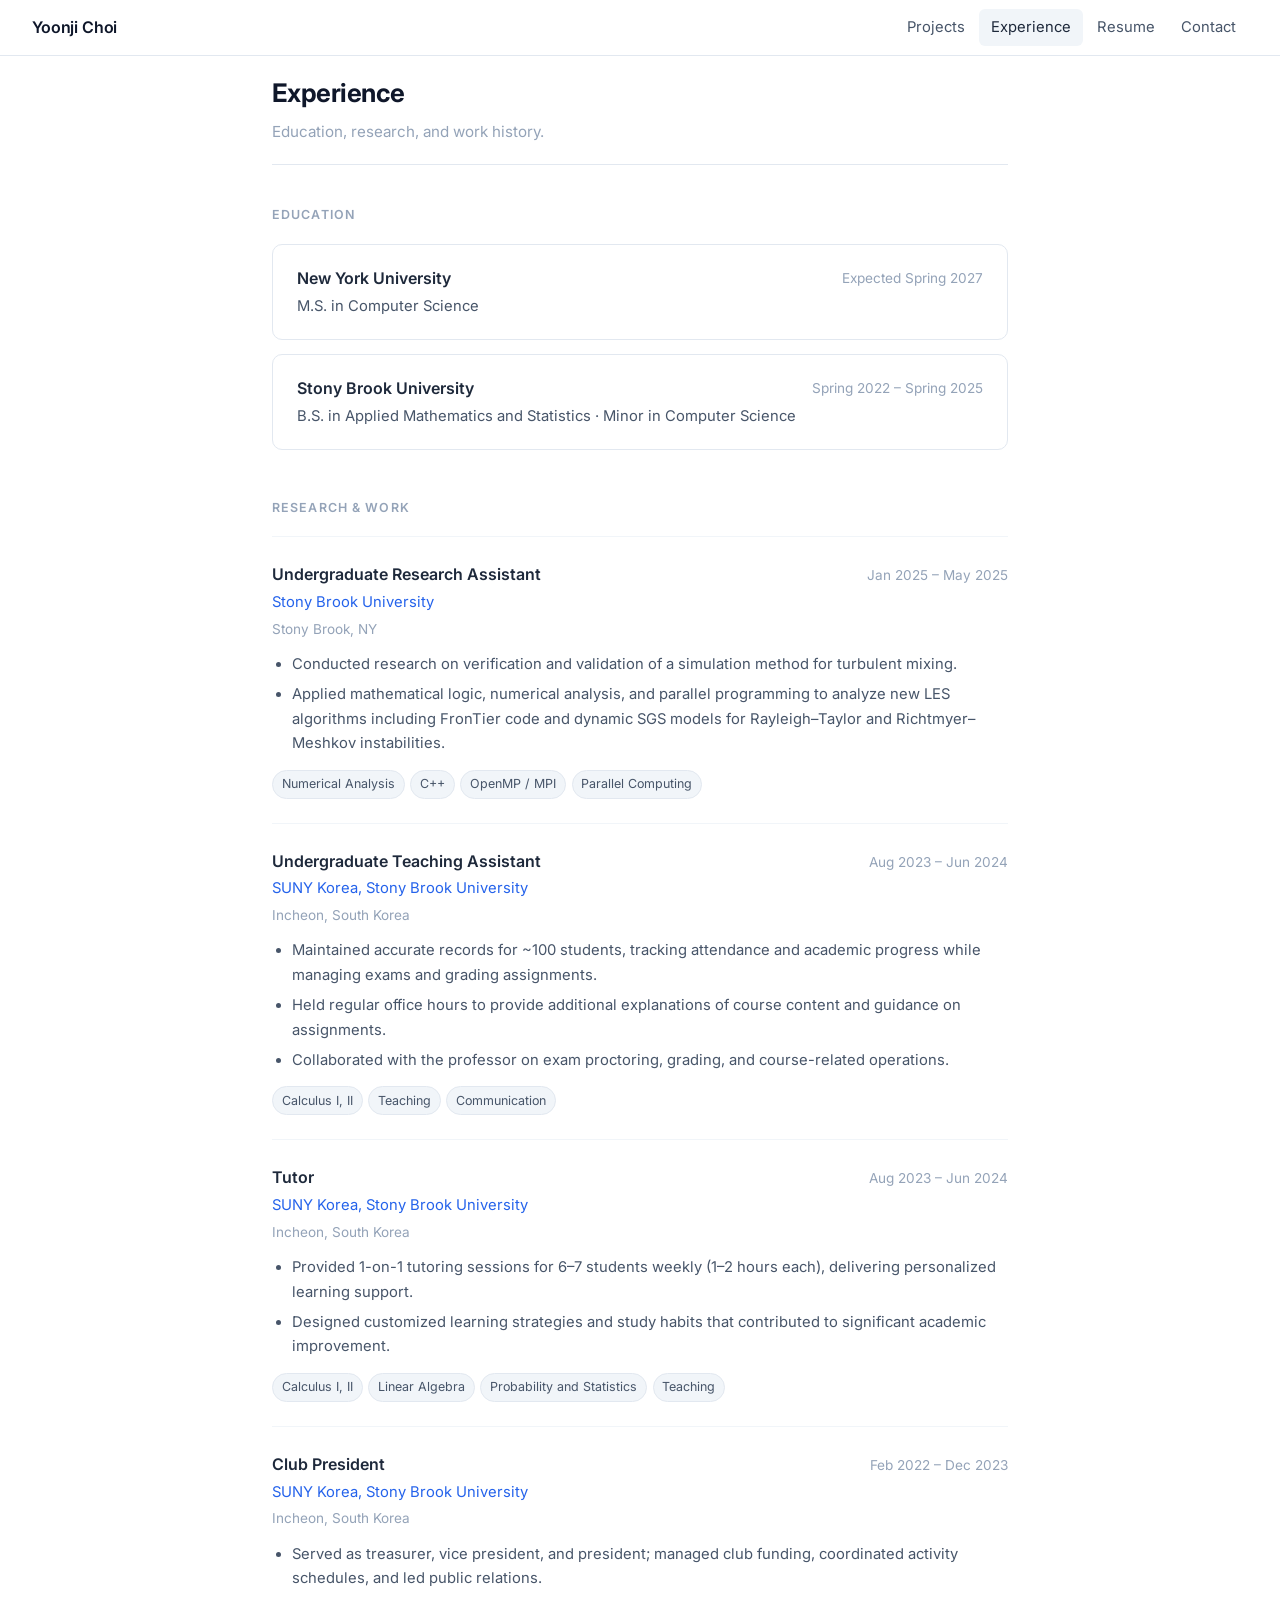
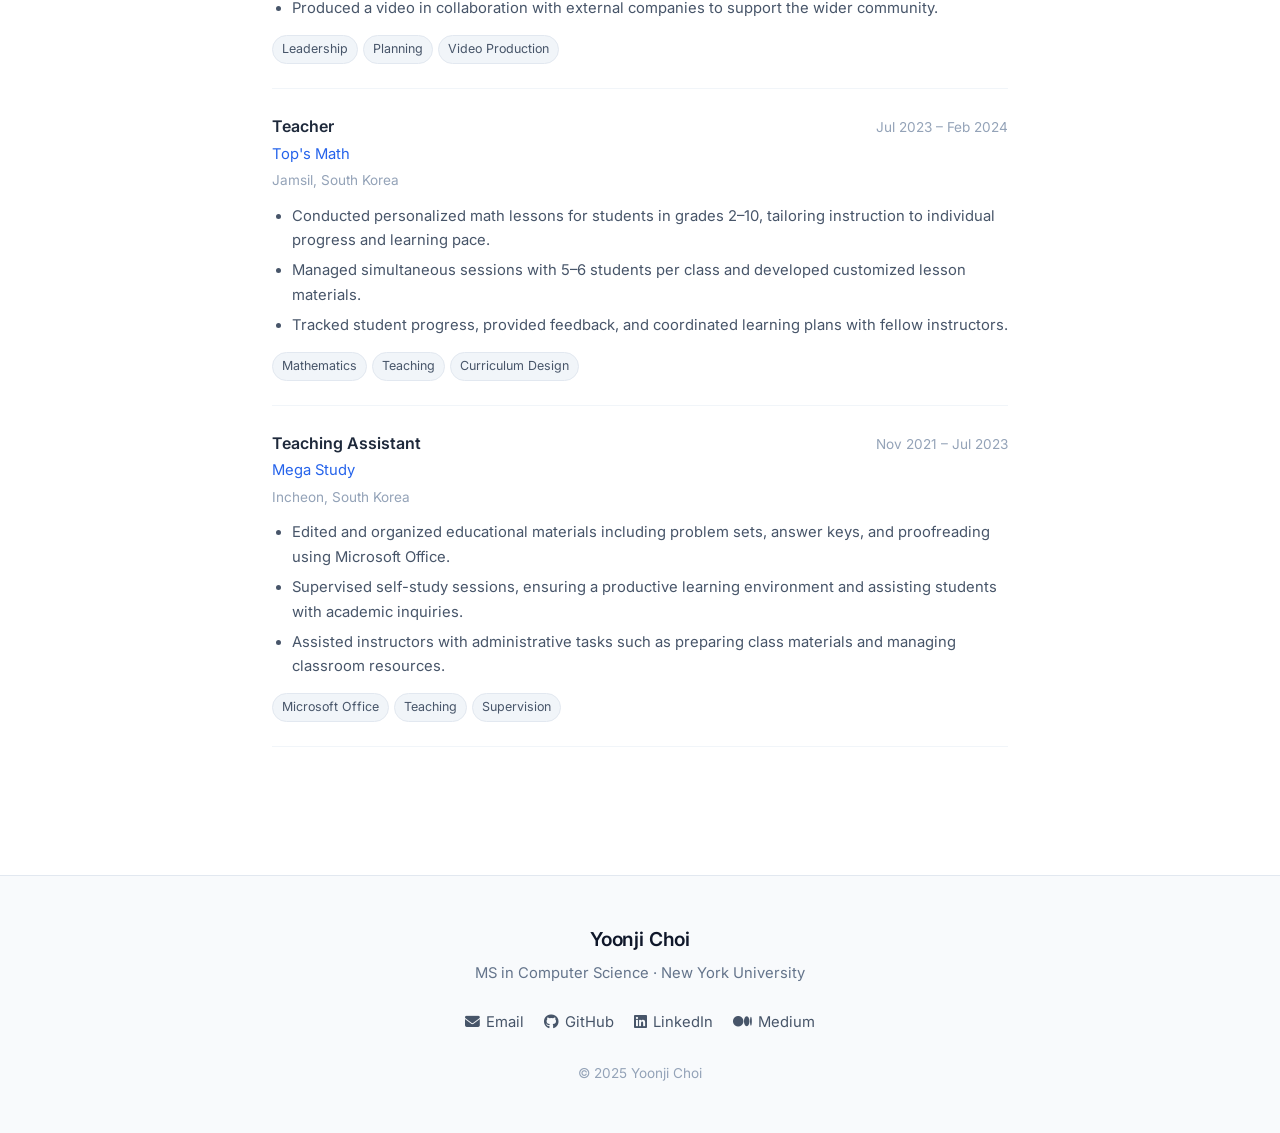
==== experience.html @ 0bf046a6 "Redesign portfolio website and update resume" ====
<!DOCTYPE html>
<html lang="en">

<head>
  <meta charset="UTF-8">
  <meta name="viewport" content="width=device-width, initial-scale=1.0">
  <title>Experience — Yoonji Choi</title>
  <link rel="stylesheet" href="style.css">
  <link rel="preconnect" href="https://fonts.googleapis.com">
  <link rel="preconnect" href="https://fonts.gstatic.com" crossorigin>
  <link href="https://fonts.googleapis.com/css2?family=Inter:wght@400;500;600;700&display=swap" rel="stylesheet">
  <link rel="stylesheet" href="https://cdnjs.cloudflare.com/ajax/libs/font-awesome/6.4.0/css/all.min.css">
</head>

<body>

  <!-- ── Navigation ── -->
  <header class="topbar">
    <a href="index.html" class="topbar-brand">Yoonji Choi</a>
    <nav class="topbar-nav">
      <a href="projects.html">Projects</a>
      <a href="experience.html">Experience</a>
      <a href="Resume.pdf" target="_blank">Resume</a>
      <a href="index.html#contact">Contact</a>
    </nav>
    <button class="menu-toggle" id="menuToggle" aria-label="Open menu">
      <i class="fas fa-bars"></i>
    </button>
  </header>

  <!-- ── Content ── -->
  <main class="page">

    <div class="page-header">
      <h1 class="page-title">Experience</h1>
      <p class="page-desc">Education, research, and work history.</p>
    </div>

    <!-- Education -->
    <div class="edu-block">
      <p class="section-label">Education</p>
      <div class="edu-items">

        <div class="edu-item">
          <span class="edu-school">New York University</span>
          <span class="edu-period">Expected Spring 2027</span>
          <span class="edu-degree">M.S. in Computer Science</span>
        </div>

        <div class="edu-item">
          <span class="edu-school">Stony Brook University</span>
          <span class="edu-period">Spring 2022 – Spring 2025</span>
          <span class="edu-degree">B.S. in Applied Mathematics and Statistics &middot; Minor in Computer Science</span>
        </div>

      </div>
    </div>

    <!-- Experience -->
    <div class="exp-block">
      <p class="section-label">Research &amp; Work</p>
      <div class="exp-list">

        <!-- Undergraduate Research Assistant -->
        <div class="exp-item">
          <div class="exp-header">
            <span class="exp-role">Undergraduate Research Assistant</span>
            <span class="exp-period">Jan 2025 – May 2025</span>
          </div>
          <div class="exp-org">Stony Brook University</div>
          <div class="exp-location">Stony Brook, NY</div>
          <ul class="exp-bullets">
            <li>Conducted research on verification and validation of a simulation method for turbulent mixing.</li>
            <li>Applied mathematical logic, numerical analysis, and parallel programming to analyze new LES algorithms
              including FronTier code and dynamic SGS models for Rayleigh–Taylor and Richtmyer–Meshkov instabilities.
            </li>
          </ul>
          <div class="exp-tags">
            <span class="tag">Numerical Analysis</span>
            <span class="tag">C++</span>
            <span class="tag">OpenMP / MPI</span>
            <span class="tag">Parallel Computing</span>
          </div>
        </div>

        <!-- Undergraduate Teaching Assistant -->
        <div class="exp-item">
          <div class="exp-header">
            <span class="exp-role">Undergraduate Teaching Assistant</span>
            <span class="exp-period">Aug 2023 – Jun 2024</span>
          </div>
          <div class="exp-org">SUNY Korea, Stony Brook University</div>
          <div class="exp-location">Incheon, South Korea</div>
          <ul class="exp-bullets">
            <li>Maintained accurate records for ~100 students, tracking attendance and academic progress while managing
              exams and grading assignments.</li>
            <li>Held regular office hours to provide additional explanations of course content and guidance on
              assignments.</li>
            <li>Collaborated with the professor on exam proctoring, grading, and course-related operations.</li>
          </ul>
          <div class="exp-tags">
            <span class="tag">Calculus I, II</span>
            <span class="tag">Teaching</span>
            <span class="tag">Communication</span>
          </div>
        </div>

        <!-- Tutor -->
        <div class="exp-item">
          <div class="exp-header">
            <span class="exp-role">Tutor</span>
            <span class="exp-period">Aug 2023 – Jun 2024</span>
          </div>
          <div class="exp-org">SUNY Korea, Stony Brook University</div>
          <div class="exp-location">Incheon, South Korea</div>
          <ul class="exp-bullets">
            <li>Provided 1-on-1 tutoring sessions for 6–7 students weekly (1–2 hours each), delivering personalized
              learning support.</li>
            <li>Designed customized learning strategies and study habits that contributed to significant academic
              improvement.</li>
          </ul>
          <div class="exp-tags">
            <span class="tag">Calculus I, II</span>
            <span class="tag">Linear Algebra</span>
            <span class="tag">Probability and Statistics</span>
            <span class="tag">Teaching</span>
          </div>
        </div>

        <!-- Club President -->
        <div class="exp-item">
          <div class="exp-header">
            <span class="exp-role">Club President</span>
            <span class="exp-period">Feb 2022 – Dec 2023</span>
          </div>
          <div class="exp-org">SUNY Korea, Stony Brook University</div>
          <div class="exp-location">Incheon, South Korea</div>
          <ul class="exp-bullets">
            <li>Served as treasurer, vice president, and president; managed club funding, coordinated activity
              schedules, and led public relations.</li>
            <li>Produced a video in collaboration with external companies to support the wider community.</li>
          </ul>
          <div class="exp-tags">
            <span class="tag">Leadership</span>
            <span class="tag">Planning</span>
            <span class="tag">Video Production</span>
          </div>
        </div>

        <!-- Teacher, Top's Math -->
        <div class="exp-item">
          <div class="exp-header">
            <span class="exp-role">Teacher</span>
            <span class="exp-period">Jul 2023 – Feb 2024</span>
          </div>
          <div class="exp-org">Top's Math</div>
          <div class="exp-location">Jamsil, South Korea</div>
          <ul class="exp-bullets">
            <li>Conducted personalized math lessons for students in grades 2–10, tailoring instruction to individual
              progress and learning pace.</li>
            <li>Managed simultaneous sessions with 5–6 students per class and developed customized lesson materials.
            </li>
            <li>Tracked student progress, provided feedback, and coordinated learning plans with fellow instructors.
            </li>
          </ul>
          <div class="exp-tags">
            <span class="tag">Mathematics</span>
            <span class="tag">Teaching</span>
            <span class="tag">Curriculum Design</span>
          </div>
        </div>

        <!-- Teaching Assistant, Mega Study -->
        <div class="exp-item">
          <div class="exp-header">
            <span class="exp-role">Teaching Assistant</span>
            <span class="exp-period">Nov 2021 – Jul 2023</span>
          </div>
          <div class="exp-org">Mega Study</div>
          <div class="exp-location">Incheon, South Korea</div>
          <ul class="exp-bullets">
            <li>Edited and organized educational materials including problem sets, answer keys, and proofreading using
              Microsoft Office.</li>
            <li>Supervised self-study sessions, ensuring a productive learning environment and assisting students with
              academic inquiries.</li>
            <li>Assisted instructors with administrative tasks such as preparing class materials and managing classroom
              resources.</li>
          </ul>
          <div class="exp-tags">
            <span class="tag">Microsoft Office</span>
            <span class="tag">Teaching</span>
            <span class="tag">Supervision</span>
          </div>
        </div>

      </div>
    </div>

  </main>

  <!-- ── Footer ── -->
  <footer class="footer">
    <div class="footer-inner">
      <p class="footer-heading">Yoonji Choi</p>
      <p class="footer-sub">MS in Computer Science &middot; New York University</p>
      <div class="footer-links">
        <a href="mailto:yoonjichoi0815@gmail.com"><i class="fas fa-envelope"></i> Email</a>
        <a href="https://github.com/yoonjichoi0815" target="_blank" rel="noopener"><i class="fab fa-github"></i>
          GitHub</a>
        <a href="https://www.linkedin.com/in/yoonjichoi/" target="_blank" rel="noopener"><i class="fab fa-linkedin"></i>
          LinkedIn</a>
        <a href="#" target="_blank" rel="noopener"><i class="fab fa-medium"></i> Medium</a>
      </div>
      <p class="footer-copy">&copy; 2025 Yoonji Choi</p>
    </div>
  </footer>

  <script src="script.js"></script>
</body>

</html>
---- style.css ----
/* ============================================================
   BASE & RESET
   ============================================================ */
*,
*::before,
*::after {
  box-sizing: border-box;
}

html {
  scroll-behavior: smooth;
}

body {
  margin: 0;
  font-family: 'Inter', -apple-system, BlinkMacSystemFont, 'Segoe UI', Helvetica, Arial, sans-serif;
  background: #ffffff;
  color: #1e293b;
  font-size: 17px;
  line-height: 1.65;
  -webkit-font-smoothing: antialiased;
}

a {
  color: inherit;
  text-decoration: none;
}

a:hover {
  text-decoration: none;
}

ul,
ol {
  margin: 0;
  padding: 0;
}

/* ============================================================
   NAVIGATION
   ============================================================ */
.topbar {
  position: fixed;
  top: 0;
  left: 0;
  right: 0;
  height: 56px;
  background: #ffffff;
  border-bottom: 1px solid #e2e8f0;
  display: flex;
  align-items: center;
  justify-content: space-between;
  padding: 0 2rem;
  z-index: 200;
}

.topbar-brand {
  font-weight: 600;
  font-size: 1rem;
  color: #0f172a;
  text-decoration: none;
  letter-spacing: -0.01em;
}

.topbar-nav {
  display: flex;
  align-items: center;
  gap: 0.125rem;
  list-style: none;
}

.topbar-nav a {
  font-size: 0.925rem;
  color: #475569;
  text-decoration: none;
  padding: 0.375rem 0.75rem;
  border-radius: 0.375rem;
  transition: all 0.15s;
}

.topbar-nav a:hover,
.topbar-nav a.active {
  color: #1e293b;
  background: #f1f5f9;
  text-decoration: none;
}

.menu-toggle {
  display: none;
  background: none;
  border: none;
  cursor: pointer;
  font-size: 1.2rem;
  color: #475569;
  padding: 0.25rem;
  line-height: 1;
}

/* ============================================================
   HOMEPAGE HERO (TWO-COLUMN)
   ============================================================ */
.hero {
  max-width: 980px;
  margin: 0 auto;
  padding: 5.5rem 2rem 5rem;
  display: flex;
  gap: 4rem;
  align-items: flex-start;
}

.hero-left {
  flex: 1;
  min-width: 0;
}

.hero-left h1 {
  font-size: 2.15rem;
  font-weight: 700;
  color: #0f172a;
  margin: 0 0 0.4rem;
  letter-spacing: -0.03em;
}

.hero-affiliation {
  font-size: 1rem;
  color: #64748b;
  margin: 0 0 1.75rem;
}

.hero-bio {
  font-size: 1rem;
  color: #334155;
  line-height: 1.75;
  margin: 0 0 2rem;
}

.hero-section-label {
  font-size: 0.78rem;
  font-weight: 600;
  text-transform: uppercase;
  letter-spacing: 0.09em;
  color: #94a3b8;
  margin: 0 0 0.625rem;
}

.interests-list {
  list-style: none;
  display: flex;
  flex-wrap: wrap;
  gap: 0.5rem;
  margin: 0 0 2rem;
}

.interests-list li {
  font-size: 0.875rem;
  background: #eff6ff;
  color: #1d4ed8;
  padding: 0.25rem 0.75rem;
  border-radius: 999px;
  border: 1px solid #bfdbfe;
}

.current-work-text {
  font-size: 1rem;
  color: #334155;
  line-height: 1.75;
  margin: 0;
}

/* ============================================================
   PROFILE CARD (right panel on homepage)
   ============================================================ */
.profile-card {
  width: 236px;
  flex-shrink: 0;
  position: sticky;
  top: calc(56px + 2rem);
  align-self: flex-start;
  background: #f8fafc;
  border: 1px solid #e2e8f0;
  border-radius: 0.75rem;
  padding: 1.75rem 1.375rem;
  text-align: center;
}

.profile-photo {
  width: 88px;
  height: 88px;
  border-radius: 50%;
  background: linear-gradient(135deg, #93c5fd 0%, #6366f1 100%);
  display: flex;
  align-items: center;
  justify-content: center;
  margin: 0 auto 0.875rem;
  overflow: hidden;
}

.profile-photo img {
  width: 100%;
  height: 100%;
  object-fit: cover;
}

.photo-initials {
  font-size: 1.5rem;
  font-weight: 600;
  color: #fff;
  letter-spacing: -0.02em;
  user-select: none;
}

.profile-name {
  font-weight: 600;
  font-size: 0.975rem;
  color: #1e293b;
  margin-bottom: 0.3rem;
}

.profile-title {
  font-size: 0.825rem;
  color: #64748b;
  line-height: 1.5;
  margin-bottom: 1.375rem;
}

.profile-links {
  display: flex;
  flex-direction: column;
  gap: 0.25rem;
  text-align: left;
}

.profile-link {
  display: flex;
  align-items: center;
  gap: 0.6rem;
  font-size: 0.85rem;
  color: #475569;
  text-decoration: none;
  padding: 0.375rem 0.5rem;
  border-radius: 0.375rem;
  transition: all 0.15s;
  min-width: 0;
}

.profile-link:hover {
  background: #e2e8f0;
  color: #1e293b;
  text-decoration: none;
}

.profile-link i {
  width: 15px;
  font-size: 0.875rem;
  color: #64748b;
  flex-shrink: 0;
  text-align: center;
}

.profile-link span {
  overflow: hidden;
  text-overflow: ellipsis;
  white-space: nowrap;
}

/* ============================================================
   PAGE WRAPPER (projects, experience)
   ============================================================ */
.page {
  max-width: 800px;
  margin: 0 auto;
  padding: 4.5rem 2rem 5rem;
}

.page-header {
  margin-bottom: 2.5rem;
  padding-bottom: 1.25rem;
  border-bottom: 1px solid #e2e8f0;
}

.page-title {
  font-size: 1.6rem;
  font-weight: 700;
  color: #0f172a;
  margin: 0 0 0.3rem;
  letter-spacing: -0.02em;
}

.page-desc {
  font-size: 0.95rem;
  color: #94a3b8;
  margin: 0;
}

/* section label used within pages */
.section-label {
  font-size: 0.78rem;
  font-weight: 600;
  text-transform: uppercase;
  letter-spacing: 0.09em;
  color: #94a3b8;
  margin: 0 0 1.125rem;
}

/* ============================================================
   PROJECTS PAGE
   ============================================================ */
.projects-block {
  margin-bottom: 3rem;
}

.projects-grid {
  display: grid;
  grid-template-columns: repeat(auto-fill, minmax(330px, 1fr));
  gap: 1.125rem;
}

.project-card {
  border: 1px solid #e2e8f0;
  border-radius: 0.625rem;
  padding: 1.375rem 1.5rem;
  background: #fff;
  transition: box-shadow 0.2s, border-color 0.2s, transform 0.2s;
  display: flex;
  flex-direction: column;
}

.project-card:hover {
  box-shadow: 0 4px 18px rgba(0, 0, 0, 0.07);
  border-color: #cbd5e1;
  transform: translateY(-2px);
}

.project-card-title {
  font-size: 1rem;
  font-weight: 600;
  color: #1e293b;
  margin: 0 0 0.6rem;
  line-height: 1.4;
}

.project-card-summary {
  font-size: 0.9rem;
  color: #475569;
  line-height: 1.65;
  margin: 0 0 1rem;
  flex: 1;
}

.project-card-tags {
  display: flex;
  flex-wrap: wrap;
  gap: 0.35rem;
  margin-bottom: 1rem;
}

.tag {
  font-size: 0.78rem;
  background: #f1f5f9;
  color: #475569;
  padding: 0.2rem 0.55rem;
  border-radius: 999px;
  border: 1px solid #e2e8f0;
}

.project-card-links {
  display: flex;
  flex-wrap: wrap;
  gap: 0.5rem;
  margin-top: auto;
}

.link-btn {
  font-size: 0.825rem;
  padding: 0.3rem 0.7rem;
  border-radius: 0.375rem;
  text-decoration: none;
  font-weight: 500;
  transition: all 0.15s;
  display: inline-flex;
  align-items: center;
  gap: 0.35rem;
  border: 1px solid transparent;
}

.link-btn:hover {
  text-decoration: none;
}

.link-btn.github {
  background: #f1f5f9;
  color: #334155;
  border-color: #e2e8f0;
}

.link-btn.github:hover {
  background: #e2e8f0;
  color: #0f172a;
}

.link-btn.report {
  background: #eff6ff;
  color: #1d4ed8;
  border-color: #bfdbfe;
}

.link-btn.report:hover {
  background: #dbeafe;
}

.link-btn.demo {
  background: #f0fdf4;
  color: #15803d;
  border-color: #bbf7d0;
}

.link-btn.demo:hover {
  background: #dcfce7;
}

.link-btn.blog {
  background: #faf5ff;
  color: #7e22ce;
  border-color: #e9d5ff;
}

.link-btn.blog:hover {
  background: #f3e8ff;
}

.link-btn.poster {
  background: #fff7ed;
  color: #c2410c;
  border-color: #fed7aa;
}

.link-btn.poster:hover {
  background: #ffedd5;
}

/* ============================================================
   EXPERIENCE PAGE
   ============================================================ */
.edu-block {
  margin-bottom: 3rem;
}

.edu-items {
  display: flex;
  flex-direction: column;
  gap: 0.875rem;
}

.edu-item {
  padding: 1.25rem 1.5rem;
  border: 1px solid #e2e8f0;
  border-radius: 0.625rem;
  display: grid;
  grid-template-columns: 1fr auto;
  row-gap: 0.2rem;
  column-gap: 1rem;
}

.edu-school {
  font-weight: 600;
  font-size: 1rem;
  color: #1e293b;
  grid-column: 1;
}

.edu-period {
  font-size: 0.85rem;
  color: #94a3b8;
  grid-column: 2;
  white-space: nowrap;
  text-align: right;
  padding-top: 0.15rem;
}

.edu-degree {
  font-size: 0.925rem;
  color: #475569;
  grid-column: 1 / -1;
}

.exp-block {
  margin-bottom: 3rem;
}

.exp-list {
  display: flex;
  flex-direction: column;
}

.exp-item {
  padding: 1.5rem 0;
  border-bottom: 1px solid #f1f5f9;
}

.exp-item:first-child {
  border-top: 1px solid #f1f5f9;
}

.exp-header {
  display: flex;
  justify-content: space-between;
  align-items: baseline;
  gap: 1rem;
  margin-bottom: 0.15rem;
}

.exp-role {
  font-weight: 600;
  font-size: 1rem;
  color: #1e293b;
}

.exp-period {
  font-size: 0.85rem;
  color: #94a3b8;
  white-space: nowrap;
  flex-shrink: 0;
}

.exp-org {
  font-size: 0.925rem;
  color: #2563eb;
  margin-bottom: 0.2rem;
}

.exp-location {
  font-size: 0.85rem;
  color: #94a3b8;
  margin-bottom: 0.75rem;
}

.exp-bullets {
  list-style: disc;
  padding-left: 1.25rem;
  margin: 0 0 0.875rem;
}

.exp-bullets li {
  font-size: 0.925rem;
  color: #475569;
  line-height: 1.65;
  margin-bottom: 0.375rem;
}

.exp-tags {
  display: flex;
  flex-wrap: wrap;
  gap: 0.35rem;
}

/* ============================================================
   FOOTER / CONTACT
   ============================================================ */
.footer {
  border-top: 1px solid #e2e8f0;
  background: #f8fafc;
  padding: 3rem 2rem;
  scroll-margin-top: 56px;
}

.footer-inner {
  max-width: 800px;
  margin: 0 auto;
  text-align: center;
}

.footer-heading {
  font-size: 1.2rem;
  font-weight: 600;
  color: #0f172a;
  margin: 0 0 0.375rem;
  letter-spacing: -0.01em;
}

.footer-sub {
  font-size: 0.925rem;
  color: #64748b;
  margin: 0 0 1.5rem;
}

.footer-links {
  display: flex;
  justify-content: center;
  flex-wrap: wrap;
  gap: 1.25rem;
  margin-bottom: 1.75rem;
}

.footer-links a {
  font-size: 0.925rem;
  color: #475569;
  text-decoration: none;
  display: inline-flex;
  align-items: center;
  gap: 0.4rem;
  transition: color 0.15s;
}

.footer-links a:hover {
  color: #1e293b;
  text-decoration: none;
}

.footer-links a i {
  font-size: 0.925rem;
}

.footer-copy {
  font-size: 0.85rem;
  color: #94a3b8;
  margin: 0;
}

/* ============================================================
   RESPONSIVE
   ============================================================ */
@media (max-width: 800px) {
  .hero {
    flex-direction: column-reverse;
    padding: 4rem 1.5rem 3.5rem;
    gap: 2rem;
  }

  .profile-card {
    width: 100%;
    position: static;
    display: flex;
    flex-direction: row;
    gap: 1.25rem;
    text-align: left;
    padding: 1.25rem 1.375rem;
    align-items: flex-start;
  }

  .profile-photo {
    width: 64px;
    height: 64px;
    flex-shrink: 0;
    margin: 0;
  }

  .photo-initials {
    font-size: 1.1rem;
  }

  .profile-card-body {
    flex: 1;
    min-width: 0;
  }

  .profile-name {
    text-align: left;
  }

  .profile-title {
    text-align: left;
  }

  .profile-links {
    text-align: left;
  }

  .topbar-nav {
    display: none;
    flex-direction: column;
    position: absolute;
    top: 56px;
    left: 0;
    right: 0;
    background: #fff;
    border-bottom: 1px solid #e2e8f0;
    padding: 0.625rem 1.25rem;
    gap: 0.125rem;
  }

  .topbar-nav.open {
    display: flex;
  }

  .menu-toggle {
    display: block;
  }

  .page {
    padding: 4rem 1.5rem 3.5rem;
  }

  .projects-grid {
    grid-template-columns: 1fr;
  }

  .edu-item {
    grid-template-columns: 1fr;
  }

  .edu-period {
    text-align: left;
    grid-column: 1;
  }

  .exp-header {
    flex-direction: column;
    gap: 0.1rem;
  }
}

@media (max-width: 480px) {
  .topbar {
    padding: 0 1.25rem;
  }

  .hero {
    padding: 3.5rem 1.25rem 3rem;
  }

  .page {
    padding: 3.5rem 1.25rem 3rem;
  }
}
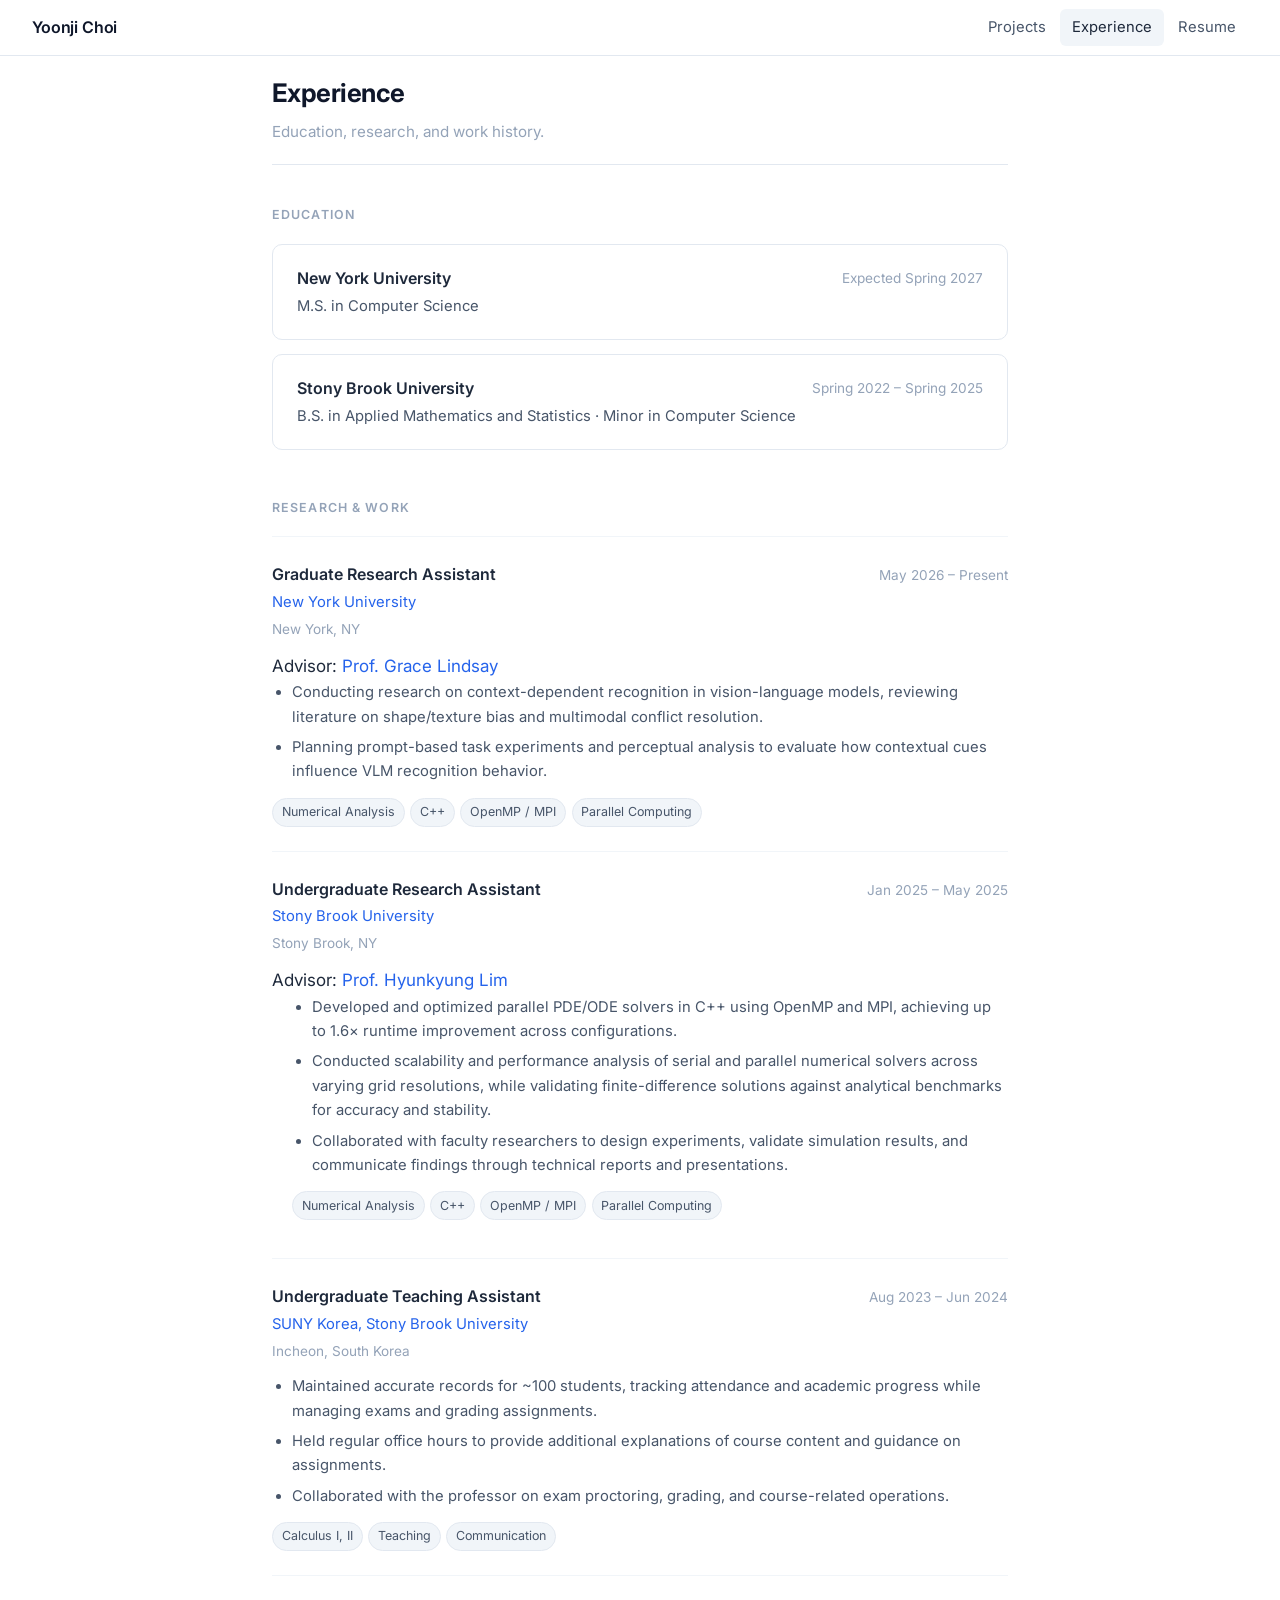
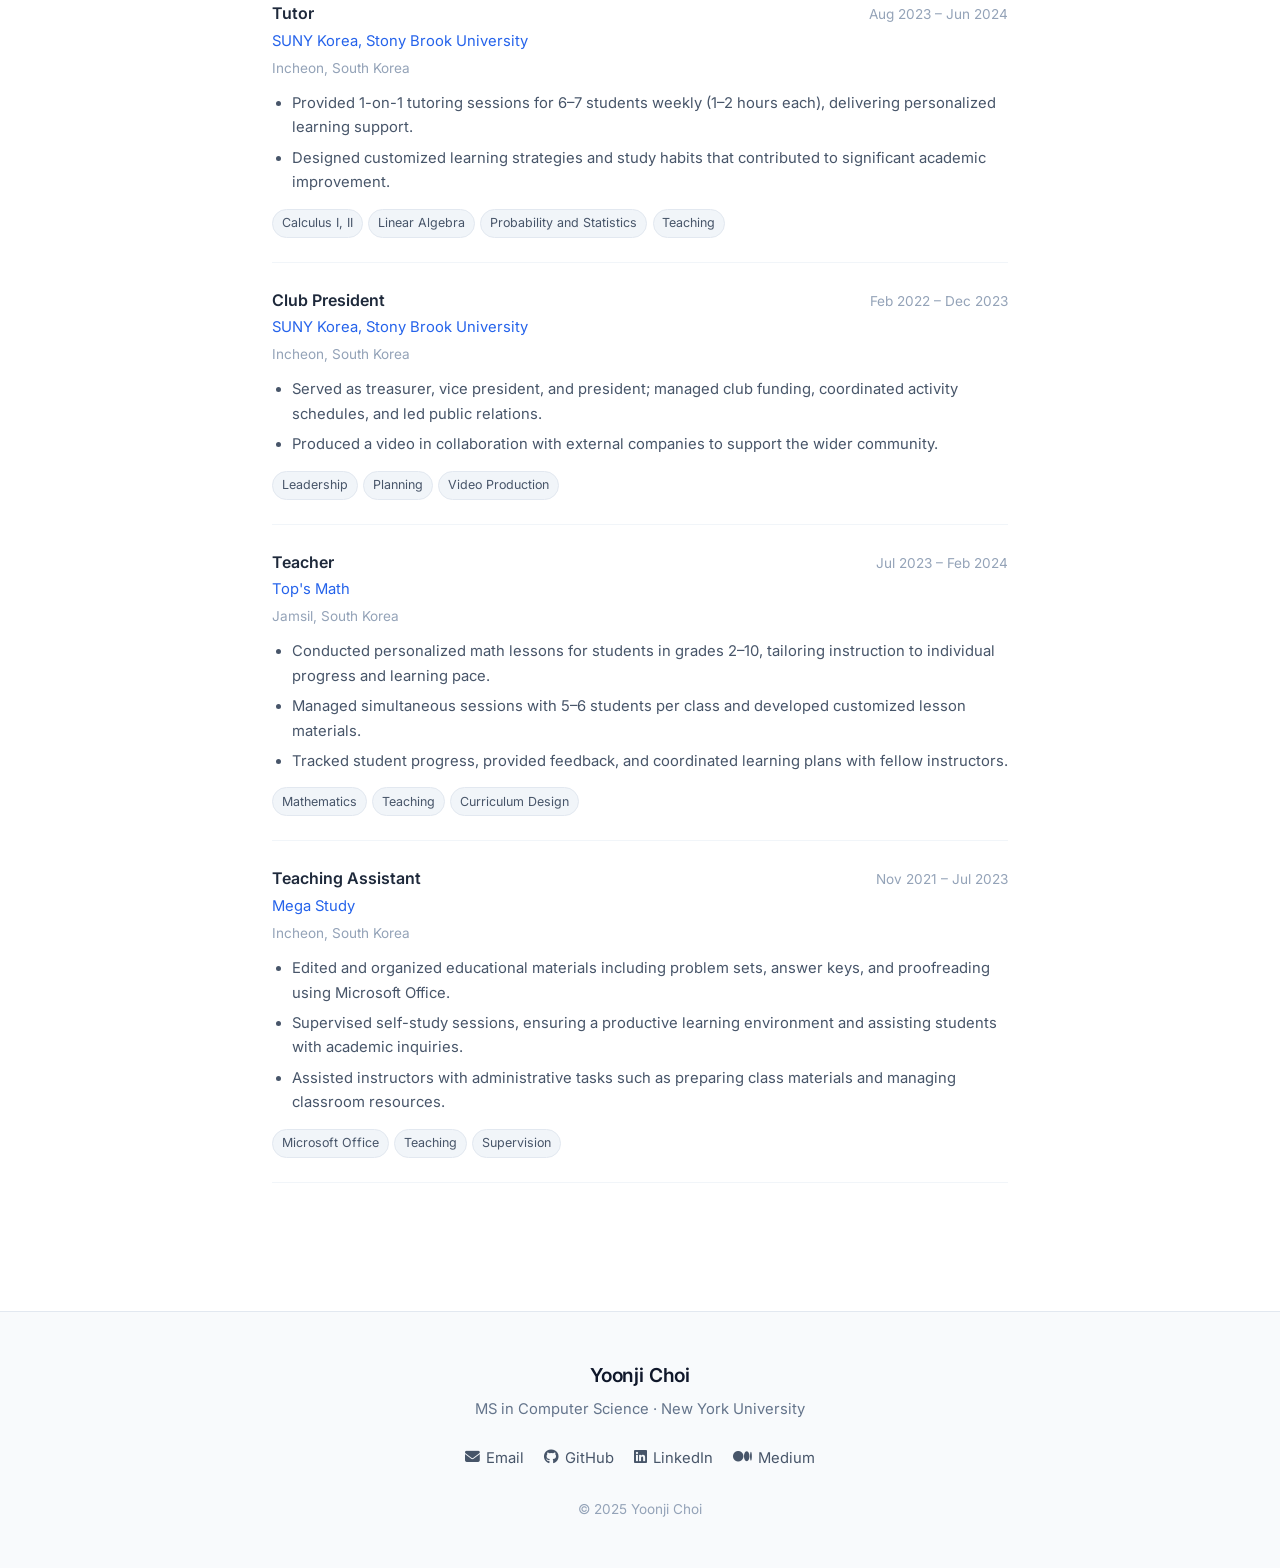
==== commit a839d0cf: "Update resume, projects, and experience section with advisor info" ====
--- a/experience.html
+++ b/experience.html
@@ -21,7 +21,6 @@
       <a href="projects.html">Projects</a>
       <a href="experience.html">Experience</a>
       <a href="Resume.pdf" target="_blank">Resume</a>
-      <a href="index.html#contact">Contact</a>
     </nav>
     <button class="menu-toggle" id="menuToggle" aria-label="Open menu">
       <i class="fas fa-bars"></i>
@@ -60,19 +59,21 @@
     <div class="exp-block">
       <p class="section-label">Research &amp; Work</p>
       <div class="exp-list">
-
-        <!-- Undergraduate Research Assistant -->
-        <div class="exp-item">
-          <div class="exp-header">
-            <span class="exp-role">Undergraduate Research Assistant</span>
-            <span class="exp-period">Jan 2025 – May 2025</span>
-          </div>
-          <div class="exp-org">Stony Brook University</div>
-          <div class="exp-location">Stony Brook, NY</div>
-          <ul class="exp-bullets">
-            <li>Conducted research on verification and validation of a simulation method for turbulent mixing.</li>
-            <li>Applied mathematical logic, numerical analysis, and parallel programming to analyze new LES algorithms
-              including FronTier code and dynamic SGS models for Rayleigh–Taylor and Richtmyer–Meshkov instabilities.
+        <!-- Graduate Research Assistant -->
+        <div class="exp-item">
+          <div class="exp-header">
+            <span class="exp-role">Graduate Research Assistant</span>
+            <span class="exp-period">May 2026 – Present</span>
+          </div>
+          <div class="exp-org">New York University</div>
+          <div class="exp-location">New York, NY</div>
+          <div class="exp-advisor">Advisor: <a class="prof-link" href="https://gracewlindsay.com/" target="_blank"
+              rel="noopener noreferrer">Prof. Grace Lindsay</a></div>
+          <ul class="exp-bullets">
+            <li>Conducting research on context-dependent recognition in vision-language models, reviewing literature on
+              shape/texture bias and multimodal conflict resolution.</li>
+            <li>Planning prompt-based task experiments and perceptual analysis to evaluate how contextual cues influence
+              VLM recognition behavior.
             </li>
           </ul>
           <div class="exp-tags">
@@ -81,6 +82,35 @@
             <span class="tag">OpenMP / MPI</span>
             <span class="tag">Parallel Computing</span>
           </div>
+        </div>
+
+        <!-- Undergraduate Research Assistant -->
+        <div class="exp-item">
+          <div class="exp-header">
+            <span class="exp-role">Undergraduate Research Assistant</span>
+            <span class="exp-period">Jan 2025 – May 2025</span>
+          </div>
+          <div class="exp-org">Stony Brook University</div>
+          <div class="exp-location">Stony Brook, NY</div>
+          <div class="exp-advisor">Advisor: <a class="prof-link" href="https://www.ams.stonybrook.edu/~hyulim/"
+              target="_blank" rel="noopener noreferrer">Prof. Hyunkyung Lim</a></div>
+          <ul class="exp-bullets">
+            <ul class="exp-bullets">
+              <li>Developed and optimized parallel PDE/ODE solvers in C++ using OpenMP and MPI, achieving up to 1.6×
+                runtime improvement across configurations.</li>
+              <li>Conducted scalability and performance analysis of serial and parallel numerical
+                solvers across varying grid resolutions, while validating finite-difference
+                solutions against analytical benchmarks for accuracy and stability.</li>
+              <li>Collaborated with faculty researchers to design experiments,
+                validate simulation results, and communicate findings through technical reports and presentations.
+              </li>
+            </ul>
+            <div class="exp-tags">
+              <span class="tag">Numerical Analysis</span>
+              <span class="tag">C++</span>
+              <span class="tag">OpenMP / MPI</span>
+              <span class="tag">Parallel Computing</span>
+            </div>
         </div>
 
         <!-- Undergraduate Teaching Assistant -->
--- a/style.css
+++ b/style.css
@@ -165,6 +165,15 @@
   color: #334155;
   line-height: 1.75;
   margin: 0;
+}
+
+.prof-link {
+  color: #2563eb;
+  text-decoration: none;
+}
+
+.prof-link:hover {
+  text-decoration: underline;
 }
 
 /* ============================================================
@@ -184,8 +193,8 @@
 }
 
 .profile-photo {
-  width: 88px;
-  height: 88px;
+  width: 170px;
+  height: 170px;
   border-radius: 50%;
   background: linear-gradient(135deg, #93c5fd 0%, #6366f1 100%);
   display: flex;
@@ -196,9 +205,11 @@
 }
 
 .profile-photo img {
-  width: 100%;
-  height: 100%;
+  width: 170px;
+  height: 170px;
+  border-radius: 50%;
   object-fit: cover;
+  display: block;
 }
 
 .photo-initials {
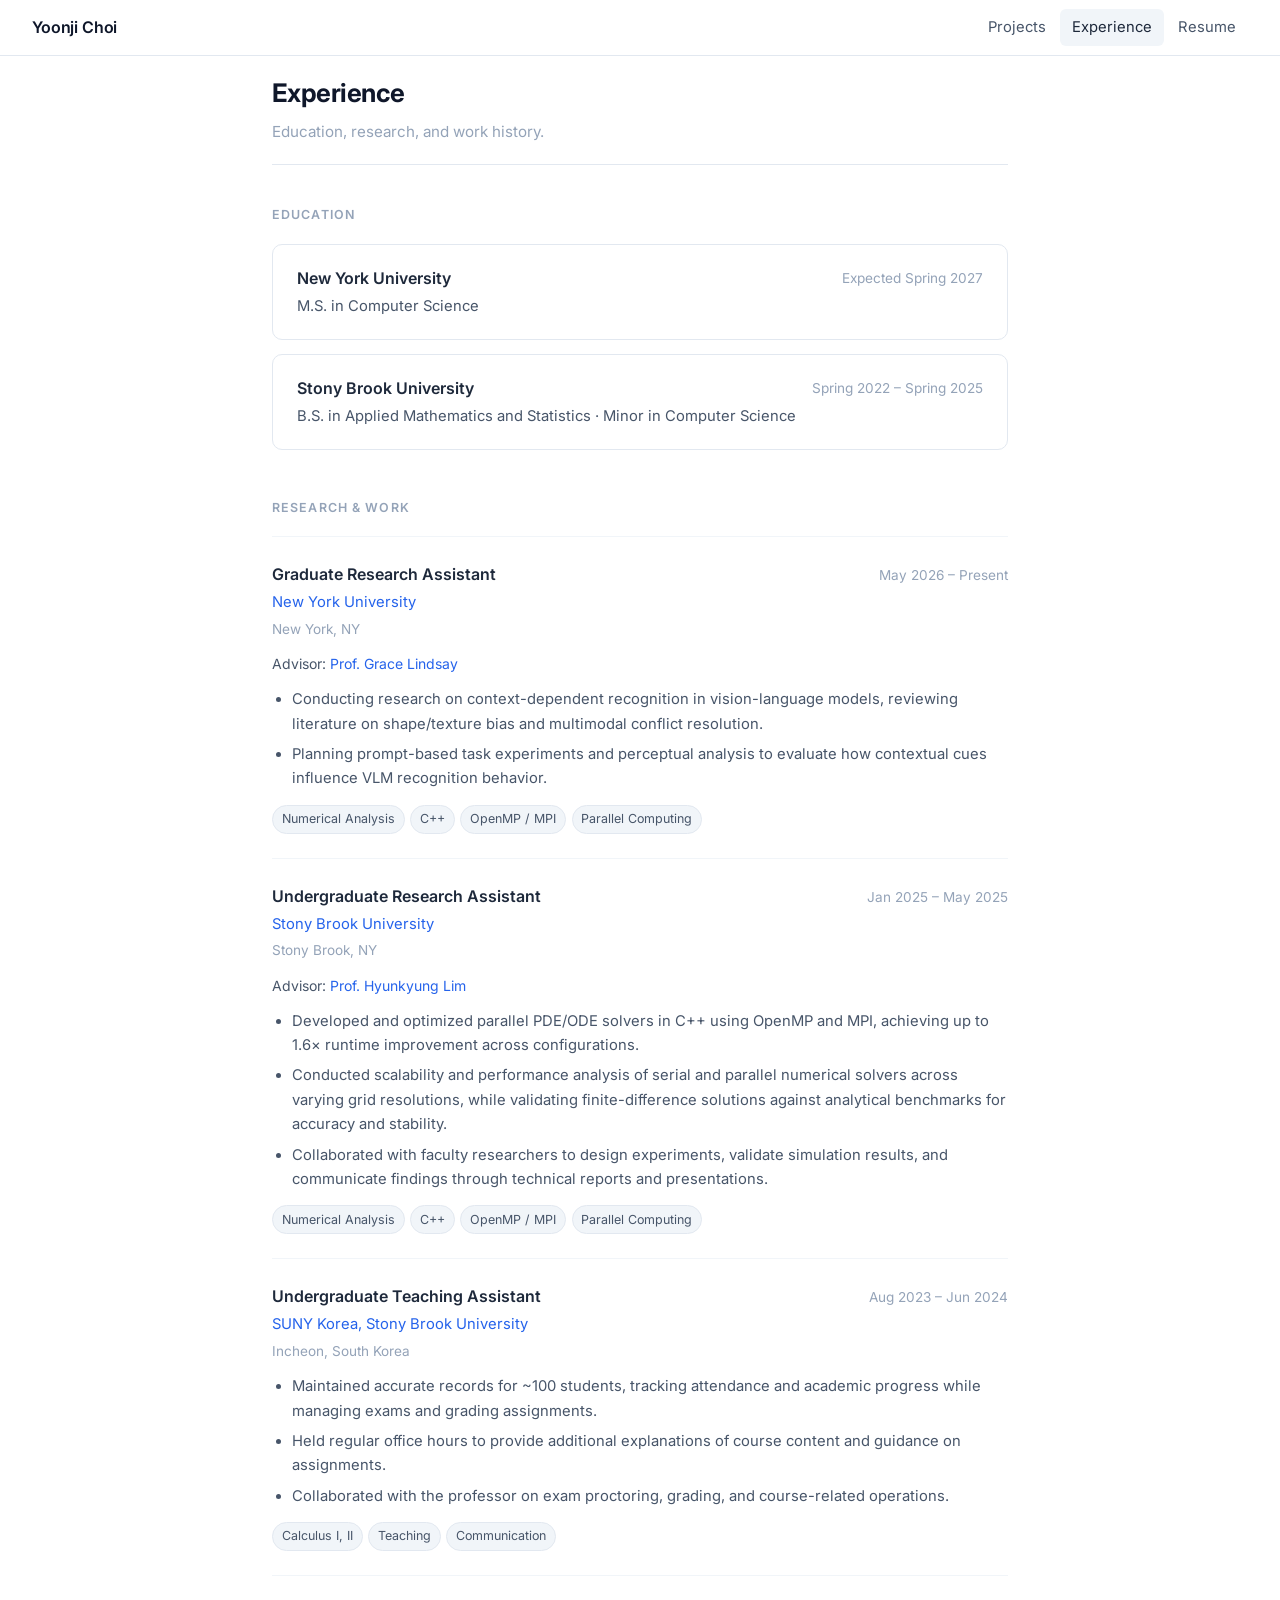
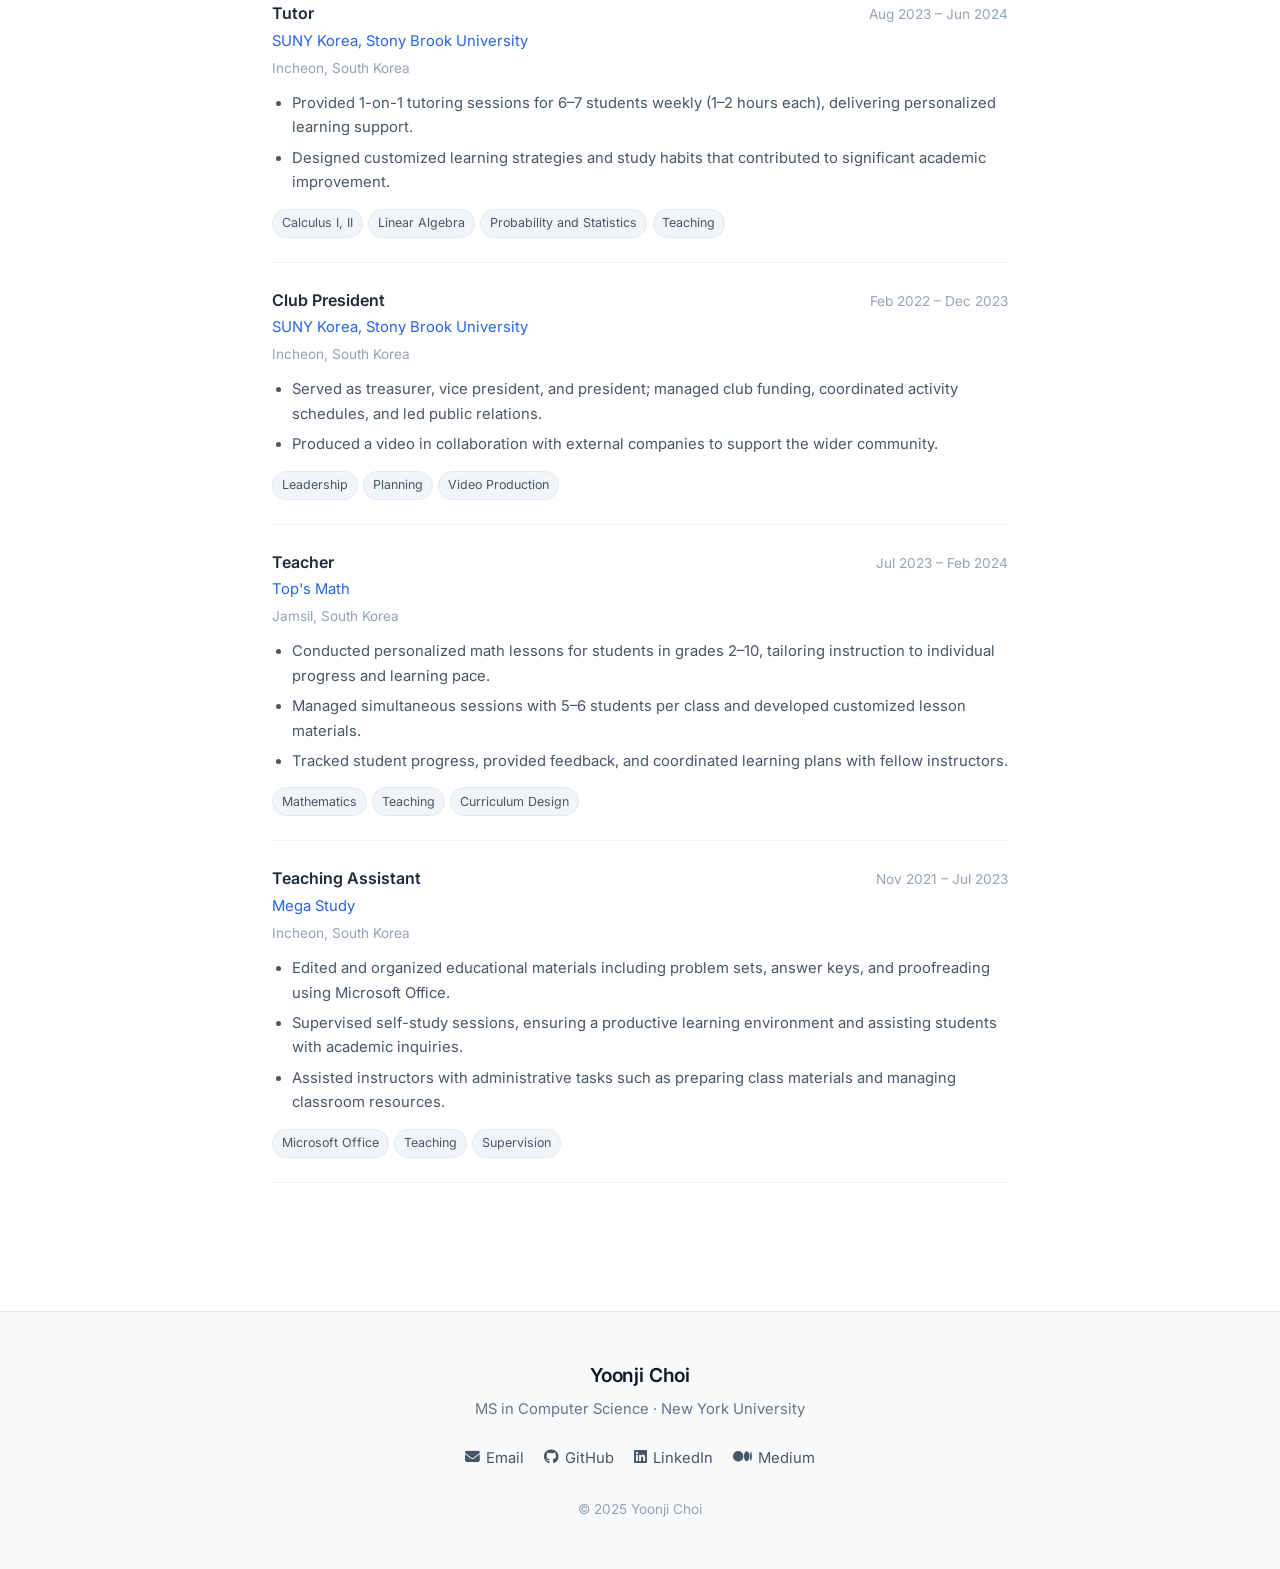
==== commit 92cad6da: "Fix duplicate exp-bullets tag and verify prof-link styling" ====
--- a/experience.html
+++ b/experience.html
@@ -95,22 +95,21 @@
           <div class="exp-advisor">Advisor: <a class="prof-link" href="https://www.ams.stonybrook.edu/~hyulim/"
               target="_blank" rel="noopener noreferrer">Prof. Hyunkyung Lim</a></div>
           <ul class="exp-bullets">
-            <ul class="exp-bullets">
-              <li>Developed and optimized parallel PDE/ODE solvers in C++ using OpenMP and MPI, achieving up to 1.6×
-                runtime improvement across configurations.</li>
-              <li>Conducted scalability and performance analysis of serial and parallel numerical
-                solvers across varying grid resolutions, while validating finite-difference
-                solutions against analytical benchmarks for accuracy and stability.</li>
-              <li>Collaborated with faculty researchers to design experiments,
-                validate simulation results, and communicate findings through technical reports and presentations.
-              </li>
-            </ul>
-            <div class="exp-tags">
-              <span class="tag">Numerical Analysis</span>
-              <span class="tag">C++</span>
-              <span class="tag">OpenMP / MPI</span>
-              <span class="tag">Parallel Computing</span>
-            </div>
+            <li>Developed and optimized parallel PDE/ODE solvers in C++ using OpenMP and MPI, achieving up to 1.6×
+              runtime improvement across configurations.</li>
+            <li>Conducted scalability and performance analysis of serial and parallel numerical
+              solvers across varying grid resolutions, while validating finite-difference
+              solutions against analytical benchmarks for accuracy and stability.</li>
+            <li>Collaborated with faculty researchers to design experiments,
+              validate simulation results, and communicate findings through technical reports and presentations.
+            </li>
+          </ul>
+          <div class="exp-tags">
+            <span class="tag">Numerical Analysis</span>
+            <span class="tag">C++</span>
+            <span class="tag">OpenMP / MPI</span>
+            <span class="tag">Parallel Computing</span>
+          </div>
         </div>
 
         <!-- Undergraduate Teaching Assistant -->
--- a/style.css
+++ b/style.css
@@ -545,6 +545,12 @@
   margin-bottom: 0.75rem;
 }
 
+.exp-advisor {
+  font-size: 0.875rem;
+  color: #475569;
+  margin-bottom: 0.75rem;
+}
+
 .exp-bullets {
   list-style: disc;
   padding-left: 1.25rem;
